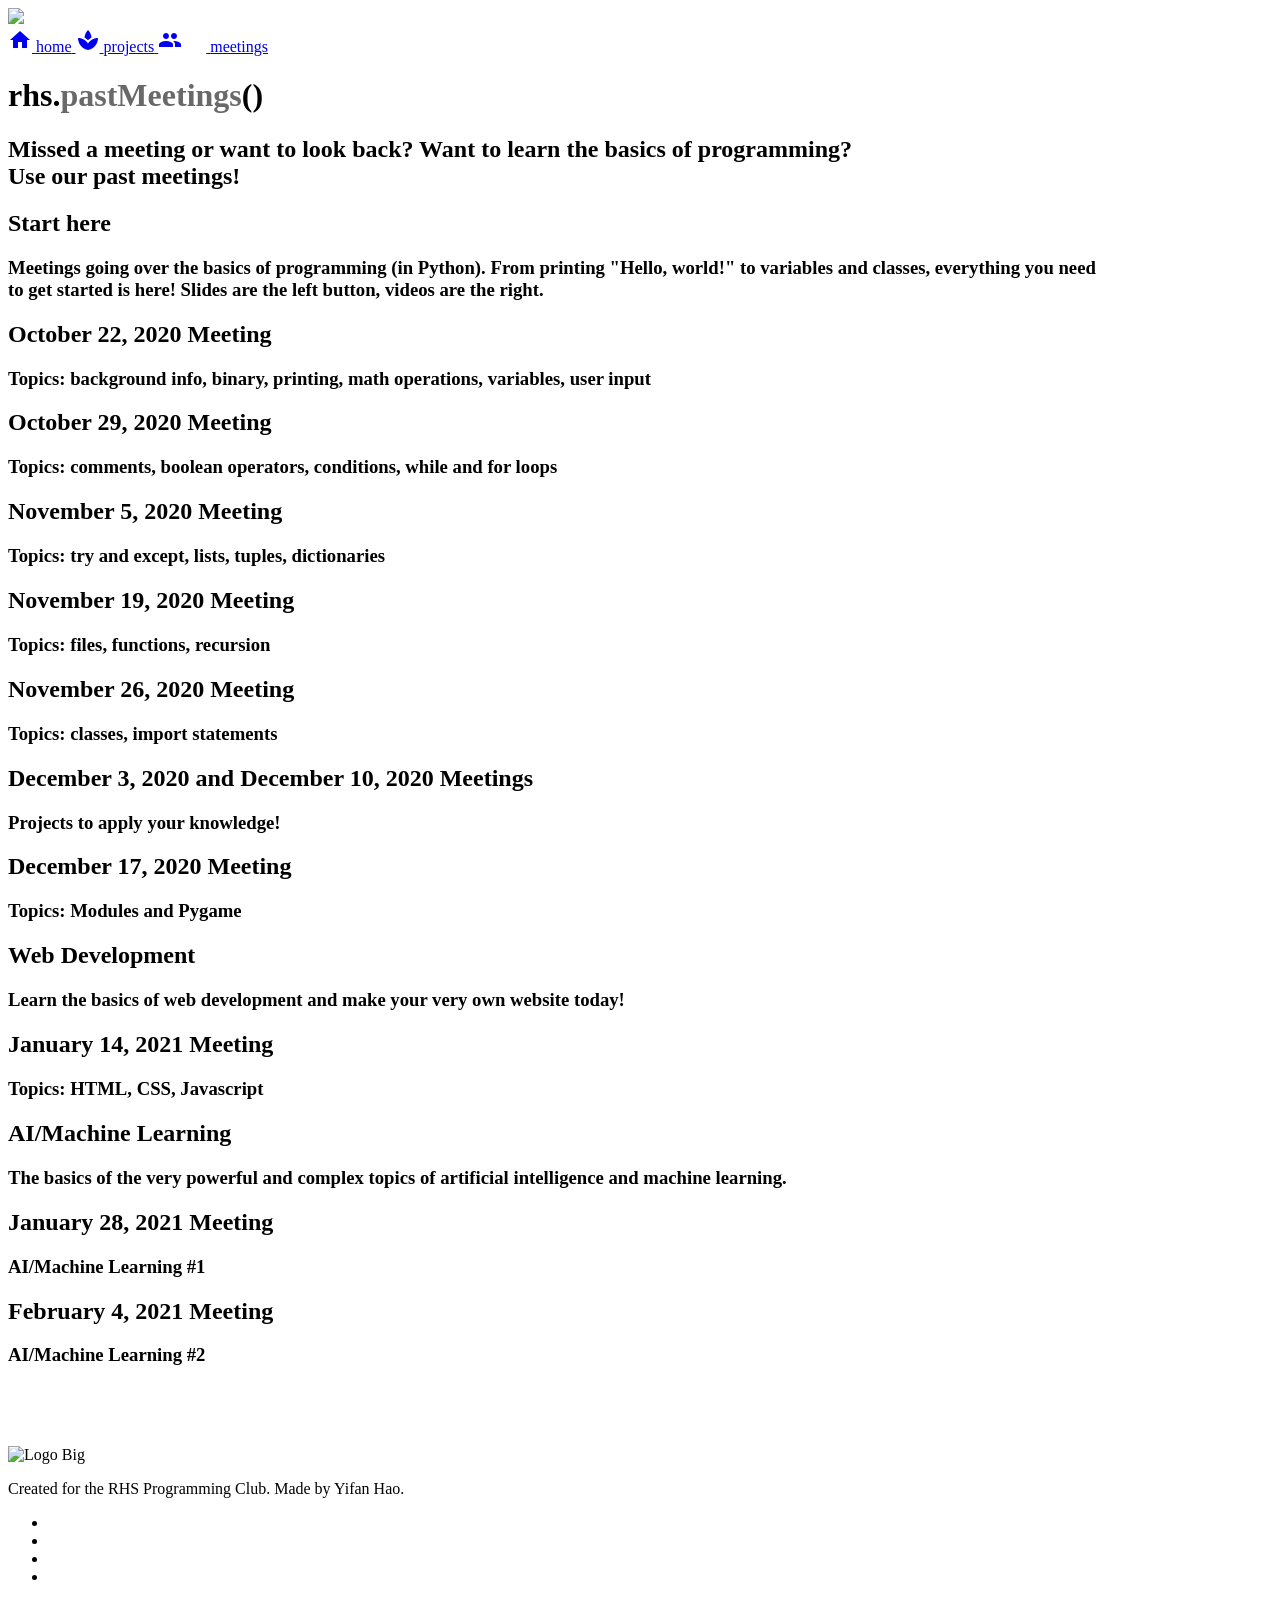
==== meetings.html @ 3327928f "Update meetings.html" ====
<!DOCTYPE html>
<html lang="en">

<head>
    <meta charset="UTF-8">
    <meta name="viewport" content="width=device-width, initial-scale=1.0">
    <link href="style.css" rel="stylesheet" type="text/css" />
    <link rel="stylesheet" href="https://fonts.googleapis.com/icon?family=Material+Icons">
    <link rel="icon" href="logo.png">
    <script src="https://kit.fontawesome.com/ae3b8f831c.js" crossorigin="anonymous"></script>
    <title>Meetings</title>
</head>

<body>
    <header onmouseover="toggleSidebar()" onmouseout="toggleSidebar()">
        <img src="logo.png">
        <nav>
            <a href="index.html" class="sideTabs">
                <i class="material-icons">home</i>
                <span class="icon-text">home</span>
            </a>
            <a href="projects.html" class="sideTabs">
                <i class="material-icons">spa</i>
                <span class="icon-text">projects</span>
            </a>
            <a href="meetings.html" class="sideTabs">
                <i class="material-icons">groups</i>
                <span class="icon-text">meetings</span>
            </a>
        </nav>
    </header>

    <main>
        <div class="title">
            <h1>rhs.<a style="color: #696969;">pastMeetings</a>()</h1>
            <h2 style = "color: black;">Missed a meeting or want to look back? Want to learn the basics of programming? <br>
                Use our past meetings!
            </h2>
        </div>

        <div id="start">
            <h2>
                Start here
            </h2>
            <h3>
                Meetings going over the basics of programming (in Python). From printing "Hello, world!" to variables
                and classes, everything you need <br>to get started is here! Slides are the left button, videos are the
                right.
            </h3>
            <div class="meetings-list">
                <div class="meeting">
                    <div class="meeting-info">
                        <h2>October 22, 2020 Meeting</h2>
                        <h3>Topics: background info, binary, printing, math operations, variables, user input</h3>
                    </div>
                    <a
                        href="https://docs.google.com/presentation/d/1NHkULeQ82miFnpdqDQcnT_R3f7gM_yyyUvCaWhI9fMM/edit?usp=sharing">
                        <i class="fab fa-slideshare fa-3x"></i>
                    </a>
                    <a href="https://www.youtube.com/watch?v=52bDl65Z7iM">
                        <i class="fab fa-youtube fa-3x"></i>
                    </a>
                </div>

                <div class="meeting">
                    <div class="meeting-info">
                        <h2>October 29, 2020 Meeting</h2>
                        <h3>Topics: comments, boolean operators, conditions, while and for loops</h3>
                    </div>

                    <a
                        href="https://docs.google.com/presentation/d/15IMuTDmisTSdWM9m9HVjAI-mJUZPGZu-xe1Erw_X6sc/edit?usp=sharing">
                        <i class="fab fa-slideshare fa-3x"></i>
                    </a>
                    <a href="https://www.youtube.com/watch?v=tO">
                        <i class="fab fa-youtube fa-3x"></i>
                    </a>
                </div>

                <div class="meeting">
                    <div class="meeting-info">
                        <h2>November 5, 2020 Meeting</h2>
                        <h3>Topics: try and except, lists, tuples, dictionaries</h3>
                    </div>
                    <a
                        href="https://docs.google.com/presentation/d/1yV55eGY5YBjsRh4wGBZRvSyuXMk42WyBJaKiVf0QXyY/edit?usp=sharing">
                        <i class="fab fa-slideshare fa-3x"></i>
                    </a>
                    <a href="https://www.youtube.com/watch?v=pNa_YbvEAKw&feature=youtu.be">
                        <i class="fab fa-youtube fa-3x"></i>
                    </a>
                </div>

                <div class="meeting">
                    <div class="meeting-info">
                        <h2>November 19, 2020 Meeting</h2>
                        <h3>Topics: files, functions, recursion</h3>
                    </div>
                    <a
                        href="https://docs.google.com/presentation/d/1--qq3Ya_nPkV3GMsBVIsU61iwwXmp2ZJ2kFoQdoMsYQ/edit?usp=sharing">
                        <i class="fab fa-slideshare fa-3x"></i>
                    </a>
                    <a href="https://youtu.be/rVH9BWO1QqY">
                        <i class="fab fa-youtube fa-3x"></i>
                    </a>
                </div>

                <div class="meeting">
                    <div class="meeting-info">
                        <h2>November 26, 2020 Meeting</h2>
                        <h3>Topics: classes, import statements</h3>
                    </div>
                    <a
                        href="https://docs.google.com/presentation/d/1dDfJAZUJlf9_ZSSqToEyrFRAA4Spz6_Ub16CQ9pM4pQ/edit?usp=sharing">
                        <i class="fab fa-slideshare fa-3x"></i>
                    </a>
                    <a href="https://www.youtube.com/watch?v=i1u2_2KXCyI&feature=youtu.be">
                        <i class="fab fa-youtube fa-3x"></i>
                    </a>
                </div>

                <div class="meeting">
                    <div class="meeting-info">
                        <h2>December 3, 2020 and December 10, 2020 Meetings</h2>
                        <h3>Projects to apply your knowledge!</h3>
                    </div>
                    <a
                        href="https://docs.google.com/presentation/d/17wTTp7y0SWdSLgyFTRjL16P5Gs1Gibf9RmY4-LQE7SQ/edit?usp=sharing">
                        <i class="fab fa-slideshare fa-3x"></i>
                    </a>
                    <a
                        href="https://docs.google.com/presentation/d/1xA0oYw5hfxKc2aDk_6dyNEhFFkdM5zt0KBjJxypoZic/edit?usp=sharing">
                        <i class="fab fa-slideshare fa-3x"></i>
                    </a>
                </div>

                <div class="meeting">
                    <div class="meeting-info">
                        <h2>December 17, 2020 Meeting</h2>
                        <h3>Topics: Modules and Pygame</h3>
                    </div>
                    <a
                        href="https://docs.google.com/presentation/d/1P0flZuZVMY74FspMD2cCXRIH7MjqurILv_SA0UaIGQU/edit?usp=sharing">
                        <i class="fab fa-slideshare fa-3x"></i>
                    </a>
                    <a href="https://www.youtube.com/watch?v=E1sHOHcwH-c&feature=youtu.be">
                        <i class="fab fa-youtube fa-3x"></i>
                    </a>
                </div>

            </div>
        </div>

        <div id="start">
            <h2>Web Development</h2>
            <h3>Learn the basics of web development and make your very own website today!</h3>

            <div class="meetings-list">
                <div class="meeting">
                    <div class="meeting-info" style="width: 98%;">
                        <h2>January 14, 2021 Meeting</h2>
                        <h3>Topics: HTML, CSS, Javascript</h3>
                    </div>
                    <a
                        href="https://docs.google.com/presentation/d/1EGVruq0tXiP3q2iJy7UpmxTK16qjQMnEUdtaCZpcgP4/edit?usp=sharing">
                        <i class="fab fa-slideshare fa-3x"></i>
                    </a>

                </div>
            </div>
        </div>

        <div id="start" style="margin-bottom: 5rem;">
            <h2>AI/Machine Learning</h2>
            <h3>The basics of the very powerful and complex topics of artificial intelligence and machine learning.</h3>

            <div class="meetings-list">
                <div class="meeting">
                    <div class="meeting-info">
                        <h2>January 28, 2021 Meeting</h2>
                        <h3>AI/Machine Learning #1</h3>
                    </div>
                    <a
                        href="https://docs.google.com/presentation/d/1eCQSwI84ei-kAQX6OtaJ8_RP-LaS6SOOO_eaj6vkSEA/edit?usp=sharing">
                        <i class="fab fa-slideshare fa-3x"></i>
                    </a>
                    <a href="https://www.youtube.com/watch?v=sYaxWCx-jK0">
                        <i class="fab fa-youtube fa-3x"></i>
                    </a>
                </div>
                <div class="meeting">
                    <div class="meeting-info">
                        <h2>February 4, 2021 Meeting</h2>
                        <h3>AI/Machine Learning #2</h3>
                    </div>
                    <a
                        href="https://docs.google.com/presentation/d/1SauctNnf6cOqoYZvhDhVYGmzOnbc3zvhqJrjHdnjlzA/edit?usp=sharing">
                        <i class="fab fa-slideshare fa-3x"></i>
                    </a>
                    <a href="https://www.youtube.com/watch?v=HWkPLFm4_XI">
                        <i class="fab fa-youtube fa-3x"></i>
                    </a>
                </div>
            </div>

        </div>


        <footer>
            <div class="footer-content">
                <img src="logo_big.png" alt="Logo Big">
                <p>Created for the RHS Programming Club. Made by Yifan Hao.</p>
                <ul class="social-links">
                    <li><a href="https://www.instagram.com/rhsprogrammingclub/?hl=en"><i
                                class="fab fa-instagram"></i></a></li>
                    <li><a href="https://discord.gg/QkNvrde6UU"><i class="fab fa-discord"></i></a></li>
                    <li><a href="https://hackclub.com/slack/"><i class="fab fa-slack"></i></a></li>
                    <li><a href="https://www.youtube.com/channel/UCJbzgf3rpOK1-ppOQ8RTsiA"><i
                                class="fab fa-youtube"></i></a></li>
                </ul>
            </div>
        </footer>

    </main>
    <script src="script.js"></script>
</body>

</html>
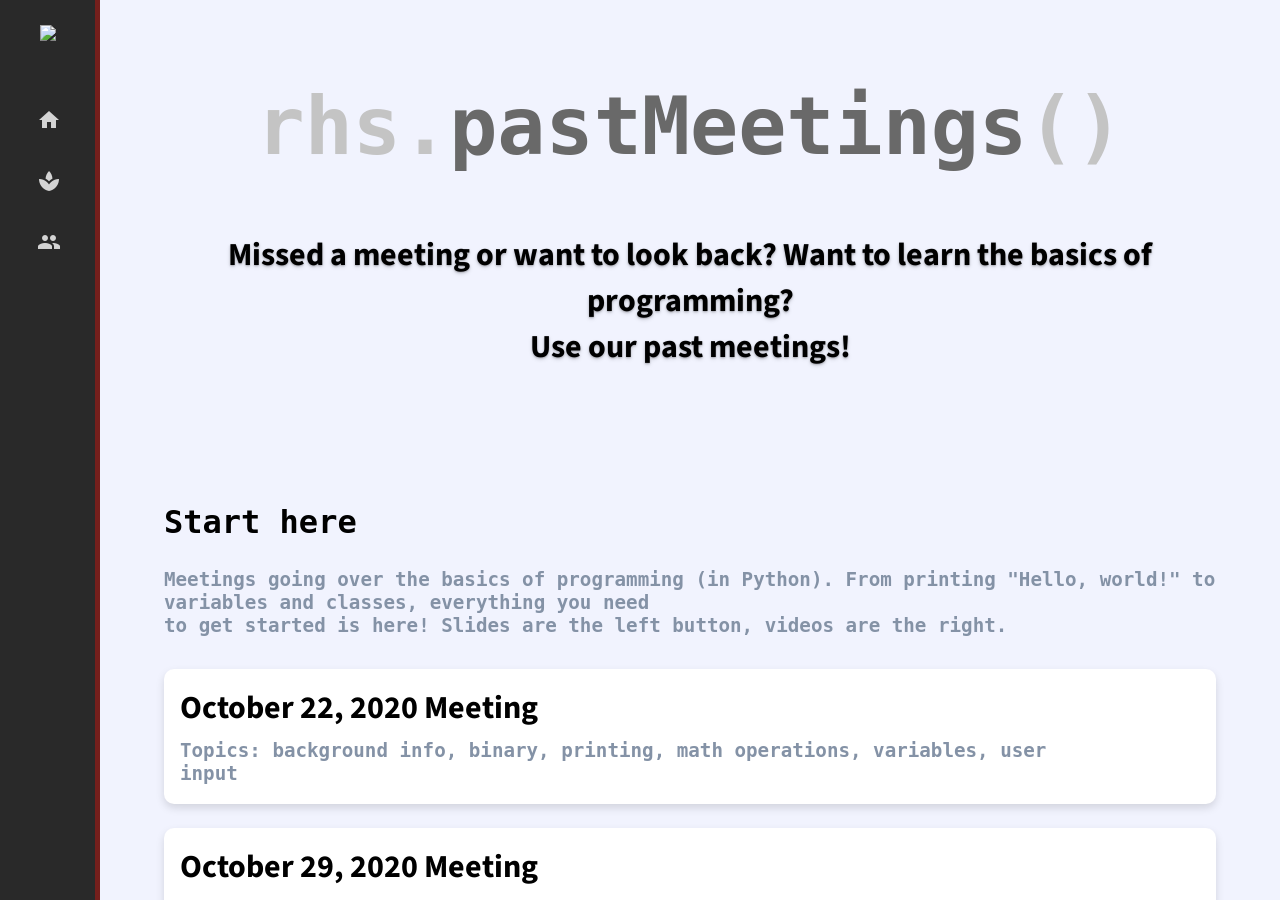
==== commit d25645db: "Merge branch 'main' of https://github.com/Hanson-Sun/programming-club-website" ====
--- a/meetings.html
+++ b/meetings.html
@@ -1,4 +1,4 @@
-<!DOCTYPE html>
+﻿<!DOCTYPE html>
 <html lang="en">
 
 <head>
@@ -9,6 +9,7 @@
     <link rel="icon" href="logo.png">
     <script src="https://kit.fontawesome.com/ae3b8f831c.js" crossorigin="anonymous"></script>
     <title>Meetings</title>
+    <script src="script.js"></script>
 </head>
 
 <body>
@@ -209,7 +210,7 @@
         <footer>
             <div class="footer-content">
                 <img src="logo_big.png" alt="Logo Big">
-                <p>Created for the RHS Programming Club. Made by Yifan Hao.</p>
+                <p>Created for the RHS Programming Club.</p>
                 <ul class="social-links">
                     <li><a href="https://www.instagram.com/rhsprogrammingclub/?hl=en"><i
                                 class="fab fa-instagram"></i></a></li>
--- a/style.css
+++ b/style.css
@@ -0,0 +1,810 @@
+@import url('https://fonts.googleapis.com/css2?family=Source+Sans+Pro:wght@300;400;600;700&display=swap');
+html {
+    background-color: #f1f3fe;
+    font-family: Consolas, monaco, monospace;
+    margin: 0px;
+    scroll-behavior: smooth;
+}
+
+body {
+    margin: 0px;
+    display: grid;
+    grid-template-columns: 100px 1fr;
+    height: 100vh;
+}
+
+h1 {
+    color: #5d114c;
+}
+
+a {
+    color: black;
+    text-decoration: none;
+}
+
+header {
+    height: 100%;
+    width: 100px;
+    box-sizing: border-box;
+    z-index: 1;
+    background: #292929;
+    border-right: 5px solid #741F1C;
+    overflow-x: hidden;
+    transition: 0.5s;
+    padding: 25px 0;
+    white-space: nowrap;
+    display: flex;
+    flex-direction: column;
+}
+
+header:hover {
+    width: 320px;
+}
+
+header img {
+    width: auto;
+    height: 60px;
+    margin-left: auto;
+    margin-right: auto;
+    margin-bottom: 0.8rem;
+    margin-top: 0;
+}
+
+nav {
+    display: flex;
+    flex-direction: column;
+}
+
+header a {
+    align-self: right;
+    align-content: right;
+    font-family: monospace;
+    padding: 5px 10px 5px 10px;
+    text-decoration: none;
+    font-size: 30px;
+    color: #D4D4D4;
+    transition: 0.25s;
+    display: flex;
+    flex-direction: row;
+    margin-bottom: 1rem;
+}
+
+header a:hover {
+    color: #FFFFFF;
+}
+
+.material-icons {
+    padding-bottom: 0px;
+    margin: auto;
+    margin-left: 20px;
+    margin-right: 20px;
+}
+
+main .material-icons {
+    margin-left: 0px;
+    vertical-align: middle;
+    font-size: 3rem;
+    color: #1264a3;
+}
+
+.sideTabs {
+    margin-left: 7%;
+}
+
+.icon-text {
+    margin-left: 2rem;
+}
+
+main {
+    display: flex;
+    flex-direction: column;
+    height: 100%;
+    overflow-y: scroll;
+}
+
+.title {
+    text-align: center;
+    font-size: 2.5em;
+    margin: 0px;
+    width: 100%;
+}
+
+.title h1 {
+    margin-top: 5rem;
+    margin-bottom: 5%;
+    color: #C4C4C4;
+}
+
+.title h2 {
+    font-size: 0.8em;
+    font-weight: 700;
+    text-shadow: 0 1px 2px rgb(0 0 0 / 25%), 0 2px 4px rgb(0 0 0 / 13%);
+    color: white;
+    margin-left: 3.5vw;
+    margin-right: 3.5vw;
+    font-family: 'Source Sans Pro', sans-serif;
+}
+
+.title h3 {
+    font-size: 3rem;
+    color: #5d114c;
+}
+
+
+
+
+
+#joinButton {
+    margin: 0;
+    margin-top: 2vw;
+    min-width: 0;
+    text-align: center;
+    border: 0;
+    border-radius: 4px;
+    cursor: pointer;
+    border-radius: 99999px;
+    align-items: center;
+    position: relative;
+    justify-content: center;
+    box-shadow: 0 4px 8px rgb(0 0 0 / 13%);
+    letter-spacing: 0.009em;
+    font-weight: 700;
+    color: white;
+    line-height: 1;
+    font-size: 22px;
+    font-family: 'Source Sans Pro', sans-serif;
+    padding-left: 32px;
+    padding-right: 32px;
+    padding-top: 16px;
+    padding-bottom: 16px;
+    background-image: radial-gradient(ellipse farthest-corner at top left, #ff8c37, #ec3750);
+    transition: transform .125s ease-in-out, box-shadow .125s ease-in-out;
+}
+
+#joinButton:hover {
+    transform: scale(1.05);
+    font-size: 26px;
+}
+
+#rundown {
+    background-color: white;
+    padding: 3vh 10vw 0rem 10vw;
+    color: #5d114c;
+    ;
+    font-size: 1.15rem;
+}
+#rundown p {
+    margin-bottom: 2rem;
+    width: 100%;
+    text-align: left;
+    max-width: 500px;
+}
+.iconList {
+    margin-bottom: 30px;
+    margin-top: 1.5rem;
+    font-weight: 600;
+    font-size: 1.5rem;
+    color: black;
+}
+.iconList p {
+    font-size: 1.15rem;
+    font-weight: 100;
+    margin-right: 0px !important;
+    margin-bottom: 1rem !important;
+}
+.highlight {
+    box-sizing: border-box;
+    margin: 0;
+    min-width: 0;
+    border-radius: 8px;
+    padding-left: 8px;
+    padding-right: 8px;
+    margin-left: -8px;
+    margin-right: -8px;
+    color: #5d114c;
+    background-color: rgb(255, 212, 64);
+}
+
+.highlightBlue {
+    box-sizing: border-box;
+    margin: 0;
+    min-width: 0;
+    border-radius: 8px;
+    padding-left: 8px;
+    padding-right: 8px;
+    margin-left: -8px;
+    margin-right: -8px;
+    white-space: nowrap;
+    color: #5d114c;
+    background-color: rgb(13, 213, 252);
+}
+.highlightPink {
+    box-sizing: border-box;
+    margin: 0;
+    min-width: 0;
+    border-radius: 8px;
+    padding-left: 8px;
+    padding-right: 8px;
+    margin-left: -8px;
+    margin-right: -8px;
+    white-space: nowrap;
+    color: #5d114c;
+    background-color: rgba(255, 88, 88, 0.125);
+}
+.highlightGreen {
+    box-sizing: border-box;
+    margin: 0;
+    min-width: 0;
+    border-radius: 8px;
+    padding-left: 8px;
+    padding-right: 8px;
+    white-space: nowrap;
+    color: #5d114c;
+    background-color: rgb(91, 255, 205);
+}
+.highlightOrange {
+    box-sizing: border-box;
+    margin: 0;
+    min-width: 0;
+    border-radius: 8px;
+    padding-left: 8px;
+    padding-right: 8px;
+    margin-left: -8px;
+    margin-right: -8px;
+    white-space: nowrap;
+    color: #5d114c;
+    background-color: #f39539;
+}
+
+#news {
+    padding: 0.1rem 10vw 3rem 10vw;
+    background-color: white;
+}
+
+#news h1 {
+    font-size: 3.5rem;
+}
+
+#news li {
+    margin-top: 3rem;
+    font-weight: 600;
+    font-size: 20px;
+    border-bottom: 2px solid black;
+    color: #5d114c;
+    padding-bottom: 2rem;
+}
+
+#news a {
+    color: #5d114c;
+}
+
+.calenderItem {
+    margin-left: 1rem;
+}
+
+.calenderItem p {
+    width: 80%;
+}
+
+#calender {
+    display: flex;
+    flex-direction: row;
+    flex-wrap: wrap;
+    align-content: center;
+    align-items: center;
+}
+#calender h2 {
+    margin-left: 1rem;
+    margin-top: 1rem;
+    font-size: 2rem;
+    color: #5d114c;
+    font-family: 'Source Sans Pro', sans-serif;
+    width: fit-content;
+}
+.calenderCard {
+    display: flex;
+    flex-direction: column;
+    justify-content: space-between;
+    background-color: #F6F6F6;
+    border-radius: 10px;
+    max-width: 400px;
+    min-width: 200px;
+    margin: 1rem;
+    transition: transform .125s ease-in-out, box-shadow .125s ease-in-out;
+    padding: 1rem;
+    padding-left: 0;
+
+    height: 12rem;
+}
+
+.calenderCardLocation {
+    margin-top: auto;
+    width: 100%;
+    align-self: flex-end;
+    display: block;
+}
+.calenderCardLocation .material-icons {
+    font-size: 2rem;
+    margin-left: 0.5rem;
+}
+
+.calenderCard:hover {
+    transform: scale(1.05);
+}
+
+#projectList {
+    display: flex;
+    flex-direction: column;
+}
+
+#projects {
+    background-color: #f1f3fe;
+    padding-left: 10vw;
+    padding-right: 10vw;
+    display: flex;
+    flex-basis: row;
+    flex-wrap: wrap;
+}
+
+#projects h1 {
+    font-size: 3.5rem;
+    width: 100%;
+}
+#projects p {
+    font-size: 1.15rem;
+    max-width: 600px;
+}
+
+#socials {
+    padding-left: 4rem;
+    padding-right: 4rem;
+    margin-bottom: 3rem;
+}
+
+#socials h1 {
+    text-align: center;
+    font-size: 3.5rem;
+}
+#socials h2 {
+    color: #8492a6;
+    font-size: 2rem;
+}
+#grid {
+    margin-left: 8%;
+    margin-right: 8%;
+}
+.row {
+    display: flex;
+    flex-direction: row;
+    flex-wrap: wrap;
+    width: 100%;
+    margin-top: 35px;
+}
+.column1 {
+    display: flex;
+    flex-direction: column;
+    flex-basis: 100%;
+    flex: 1;
+    border-radius: 10px;
+    align-content: center;
+    align-items: center;
+    text-align: center;
+}
+
+.column1 a{
+    margin-bottom: 0.5rem;
+}
+
+.column2 {
+    display: flex;
+    flex-direction: column;
+    flex-basis: 100%;
+    flex: 2;
+}
+.column3 {
+    display: flex;
+    flex-direction: column;
+    flex-basis: 100%;
+    flex: 1;
+    width: auto;
+    background-color: #f6f6f6;
+    border-radius: 10px;
+    margin-right: 30px;
+}
+.cardHomeLeft {
+    background-color: #f6f6f6;
+    width: 95%;
+    border-radius: 10px;
+}
+
+
+.cardHomeRight {
+    background-color: #f6f6f6;
+    width: 95%;
+    border-radius: 10px;
+    min-width: 200px;
+    max-width: 600px;
+    display: flex;
+    flex-direction: column;
+}
+
+.cardHomeRight li {
+    list-style-type: none;
+}
+
+.cardHomeLeft img {
+    margin: auto;
+    align-self: center;
+    min-width: 200px;
+    width:90%;
+}
+
+#newsContent {
+    background-color: #f6f6f6;
+    border-radius: 8px;
+    display: flex;
+    flex-direction: row;
+    flex-wrap: wrap;
+}
+.cardFull {
+    background-color: #C4C4C4;
+    width: 100%;
+    border-radius: 10px;
+}
+.projectCard {
+    display: block;
+    background-color: white;
+    border-radius: 8px;
+    min-width: 210px;
+    max-width: 400px;
+    transition: transform .125s ease-in-out, box-shadow .125s ease-in-out;
+    padding-bottom: 0rem;
+    align-self: left;
+    margin: 1rem;
+}
+
+.projectCard:hover {
+    transform: scale(1.025);
+}
+
+.projectCard h3 {
+    color: #5d114c;
+    font-size: 1.5rem;
+    margin-left: 1.2rem;
+    margin-bottom: 0px;
+    margin-top: 0px;
+    padding-top: 1rem;
+}
+.projectCard p {
+    color: #8492a6;
+    margin-left: 1.2rem;
+    margin-top: 0.8rem;
+    margin-bottom: 0.2rem;
+}
+.projectCard ul {
+    display: flex;
+    position: relative;
+}
+
+.projectCard li {
+    margin-right: 2.5rem;
+}
+
+.projectCard img {
+    width: 100%;
+    border-bottom-left-radius: 8px;
+    border-bottom-right-radius: 8px;
+}
+
+.projectCardSmall {
+    background-color: white;
+    border-radius: 8px;
+    height: 95%;
+    margin-left: 0.5rem;
+    margin-right: 0.5rem;
+    width: auto;
+    transition: transform .125s ease-in-out, box-shadow .125s ease-in-out;
+    box-shadow: 0 4px 8px rgb(0 0 0 / 13%);
+    min-width: 300px;
+    max-width: 400px;
+}
+
+.projectCardSmall:hover {
+    transform: scale(1.025);
+}
+
+.projectCardSmall h3 {
+    color: #5d114c;
+    font-size: 1.5rem;
+    margin-left: 1.2rem;
+    margin-bottom: 0px;
+    margin-top: 0px;
+    padding-top: 1rem;
+    min-height: 2rem;
+}
+@media only screen and (max-width: 1500px) {
+    .projectCardSmall h3 {
+        min-height: 4rem;
+    }
+
+    .projectCardSmall p:nth-child(1) {
+        min-height: 3.938rem;
+    }
+
+    .projectCardSmall p:nth-child(2) {
+        min-height: 2.625rem;
+    }
+}
+
+.projectCardSmall p {
+    color: #8492a6;
+    margin-left: 1.2rem;
+    margin-bottom: 0.2rem;
+}
+
+.projectCardSmall ul {
+    display: flex;
+    position: relative;
+}
+
+.projectCardSmall li {
+    margin-right: 2.5rem;
+}
+
+.projectCardSmall img {
+    width: 100%;
+    border-bottom-left-radius: 8px;
+    border-bottom-right-radius: 8px;
+}
+.stepsCard {
+    background: linear-gradient(32deg, rgba(24, 218, 255, 0.9) 0%, rgba(91, 255, 205, 0.9) 100%);
+    /* background-color: white; */
+    min-width: 250px;
+    max-width: 400px;
+    min-height: 15rem;
+    border-radius: 10px;
+    transition: transform .125s ease-in-out, box-shadow .125s ease-in-out;
+    padding-right: 1rem;
+    margin: 0.5rem;
+}
+#steps-container {
+    display: flex;
+    flex-basis: row;
+    flex-wrap: wrap;
+    align-content: center;
+    align-items: center;
+    justify-content: center
+}
+
+.stepsCard:hover {
+    transform: scale(1.05);
+}
+
+.stepsCard img {
+    height: 50px;
+    margin-top: 2rem;
+    margin-left: 2rem;
+}
+.stepsCard h2 {
+    margin-left: 2rem;
+    font-size: 1.5rem !important;
+    color: #5d114c !important;
+}
+
+.stepsCard p {
+    margin-left: 2rem;
+    margin-right: 3rem;
+    margin-bottom: 0.2rem;
+    font-size: 0.9rem;
+}
+
+footer {
+    background: #292929;
+    height: auto;
+    padding-left:0px;
+    padding-top: 1rem;
+    color: #D4D4D4;
+    width: 100%;
+}
+
+.footer-content {
+    display: flex;
+    align-items: center;
+    justify-content: center;
+    flex-direction: column;
+    text-align: center;
+}
+.footer-content h3 {
+    font-size: 1.8rem;
+    font-weight: 400;
+    line-height: 2rem;
+}
+.footer-content p {
+    max-width: 500px;
+    margin: 10px auto;
+    line-height: 28px;
+    font-size: 1rem
+}
+.footer-content img {
+    margin-bottom: 1rem;
+    width: 80%;
+    max-width: 225.56px;
+    height: auto;
+}
+.social-links {
+    display: flex;
+    flex-direction: row;
+    flex-wrap: wrap;
+    align-items: center;
+    justify-content: center;
+    margin: 1rem 0 1.1rem 0;
+    padding: 0;
+}
+
+.social-links p {
+    margin: 0 1rem;
+}
+
+.social-links a {
+    color: #D4D4D4;
+}
+
+.social-links a i {
+    font-size: 1.5rem;
+    transition: transform .125s ease-in-out, box-shadow .125s ease-in-out;
+}
+
+.social-links a i:hover {
+    transform: scale(1.15);
+}
+
+.social-links li {
+    padding: 0.5rem;
+}
+
+#start {
+    margin-top: 5rem;
+}
+
+#start h2 {
+    font-size: 2rem;
+    margin-left: 4rem;
+}
+#start h3 {
+    margin-left: 4rem;
+    font-size: 1.2rem;
+    color: #8492a6;
+}
+.meetings-list {
+    margin-left: 4rem;
+    margin-right: 4rem;
+    margin-top: 2rem;
+}
+.meeting {
+    background-color: white;
+    width: 100%;
+    border-radius: 10px;
+    transition: transform .125s ease-in-out, box-shadow .125s ease-in-out;
+    display: flex;
+    align-items: center;
+    box-shadow: 0 4px 8px rgb(0 0 0 / 13%);
+    margin-bottom: 1.5rem;
+}
+
+.meeting:hover {
+    transform: scale(1.02);
+}
+
+.meeting h2 {
+    margin-top: 1rem;
+    margin-bottom: 0.5rem;
+    margin-left: 1rem !important;
+    font-family: 'Source Sans Pro', sans-serif;
+}
+.meeting h3 {
+    margin-top: 0px;
+    margin-left: 1rem !important;
+}
+
+.meeting-info {
+    width: 90%;
+}
+
+.meeting i {
+    margin-right: 2rem;
+}
+
+.meeting i:hover {
+    color: #1264a3;
+}
+
+.description h2 {
+    font-size: 2rem;
+    margin-left: 0.7rem;
+}
+.description h3 {
+    margin-left: 0.7rem;
+    font-size: 1.2rem;
+    color: #8492a6;
+}
+.projectSection {
+    margin-top: 7rem;
+    background-color: white;
+    padding-left: 100px;
+    padding-right: 100px;
+    padding-top: 3rem;
+    padding-bottom: 3rem;
+}
+
+#projectGrid {
+    display: flex;
+    flex-direction: row;
+    flex-wrap: wrap;
+}
+.icons {
+    display: flex;
+    flex-direction: column;
+    min-width: 200px;
+}
+
+@media screen and (max-width: 800px) {
+    body {
+        grid-template-columns: 1fr;
+        grid-template-rows: 80px calc(100vh - 80px);
+    }
+
+    header {
+        height: 80px;
+        width: 100%;
+        border-right: none;
+        border-bottom: 5px solid #741F1C;
+        padding: 0 2rem;
+        display: flex;
+        flex-direction: row;
+        align-items: center;
+    }
+
+    header:hover {
+        width: 100%;
+    }
+
+    header img {
+        margin-bottom: 0;
+        margin-left: 0;
+    }
+
+    nav {
+        flex-direction: row;
+    }
+
+    nav .sideTabs {
+        margin-left: 0;
+    }
+
+    nav .icon-text {
+        display: none;
+    }
+
+    header a {
+        margin-bottom: 0;
+    }
+    .title {
+        font-size: 2rem;
+    }
+    .title h1 {
+        font-size: 1.6em;
+    }
+
+    .title h3 {
+        font-size: 0.5rem;
+    }
+
+    .projectSection {
+        margin-top: 5rem;
+        background-color: white;
+        padding-left: 5vw;
+        padding-right: 5vw;
+        padding-top: 3rem;
+        padding-bottom: 3rem;
+    }
+}
